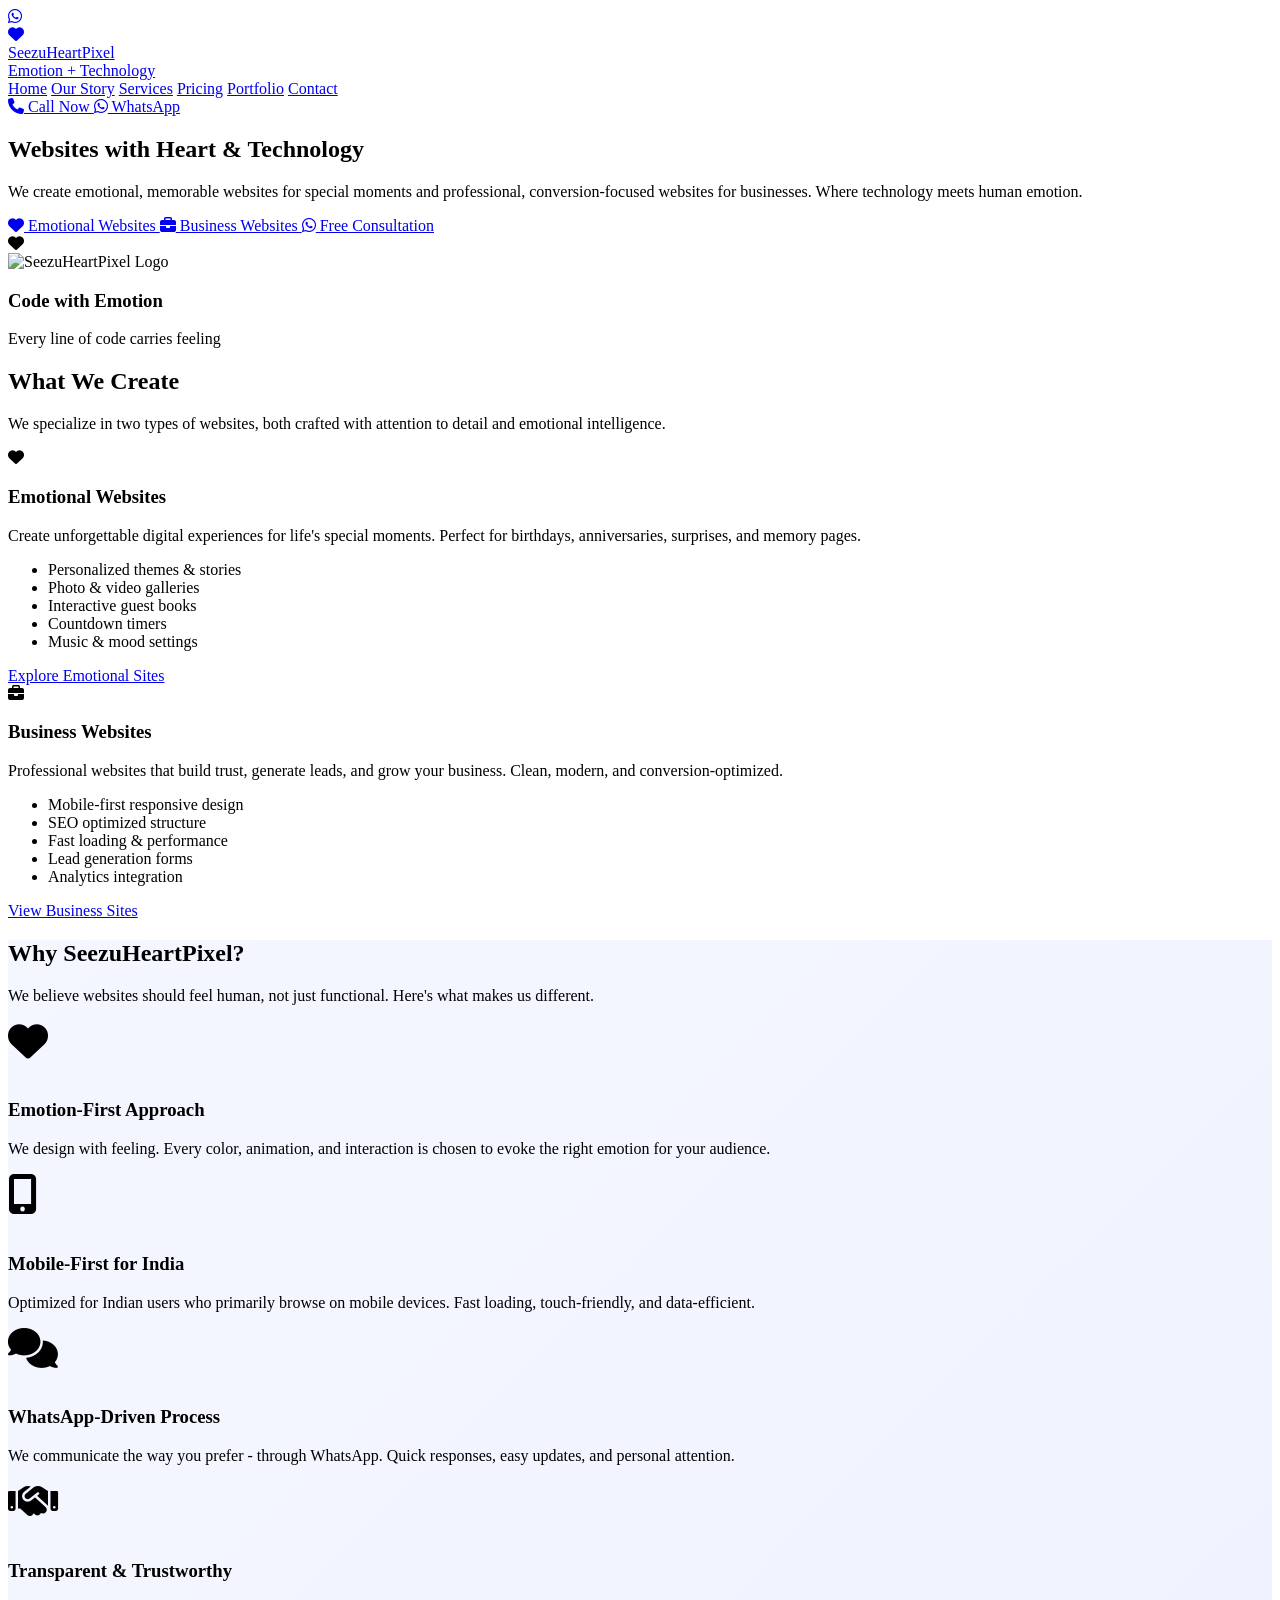
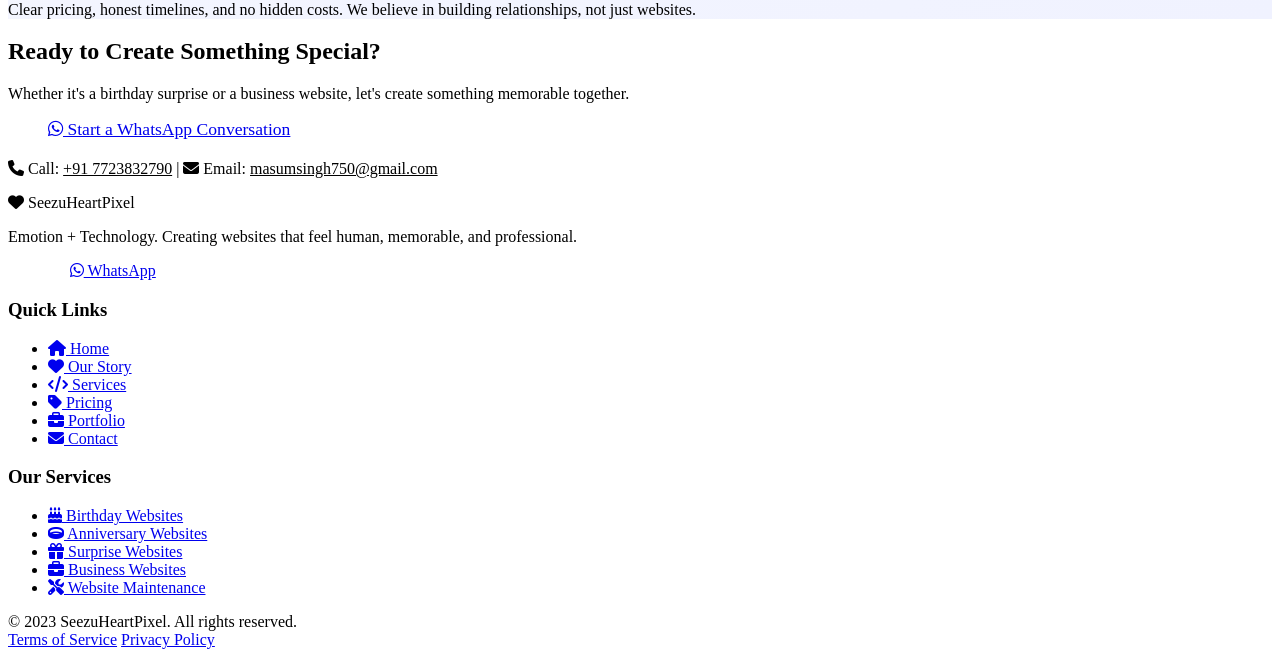
==== index.html @ 318709e5 "Add files via upload" ====
<!DOCTYPE html>
<html lang="en">

<head>
    <meta charset="UTF-8">
    <meta name="viewport" content="width=device-width, initial-scale=1.0">
    <title>SeezuHeartPixel | Websites with Heart & Technology</title>
    <meta name="description"
        content="Emotion + Technology. We create websites that feel human, memorable, and professional. Specializing in emotional websites and business solutions.">
    <meta name="keywords"
        content="web design, emotional websites, birthday websites, business websites, web development India">
    <link rel="stylesheet" href="https://cdnjs.cloudflare.com/ajax/libs/font-awesome/6.4.0/css/all.min.css">
    <link rel="stylesheet" href="css/style.css">
    <link rel="icon"
        href="data:image/svg+xml,<svg xmlns=%22http://www.w3.org/2000/svg%22 viewBox=%220 0 100 100%22><text y=%22.9em%22 font-size=%2290%22>❤️</text></svg>">
</head>

<body>
    <!-- WhatsApp Float Button -->
    <a href="#" class="whatsapp-float">
        <i class="fab fa-whatsapp"></i>
    </a>

    <header>
        <div class="container">
            <nav class="nav-container">
                <a href="index.html" class="logo">
                    <i class="fas fa-heart logo-icon"></i>
                    <div>
                        <div class="logo-text">SeezuHeartPixel</div>
                        <div class="logo-tagline">Emotion + Technology</div>
                    </div>
                </a>

                <div class="mobile-toggle">
                    <span></span>
                    <span></span>
                    <span></span>
                </div>

                <div class="nav-links">
                    <a href="index.html" class="active">Home</a>
                    <a href="about.html">Our Story</a>
                    <a href="services.html">Services</a>
                    <a href="pricing.html">Pricing</a>
                    <a href="portfolio.html">Portfolio</a>
                    <a href="contact.html">Contact</a>
                </div>

                <div class="nav-cta">
                    <a href="tel:+917723832790" class="btn btn-outline btn-small">
                        <i class="fas fa-phone"></i> Call Now
                    </a>
                    <a href="#" class="btn btn-whatsapp btn-small">
                        <i class="fab fa-whatsapp"></i> WhatsApp
                    </a>
                </div>
            </nav>
        </div>
    </header>

    <!-- Hero Section -->
    <main>
        <section class="hero">
            <div class="container">
                <div class="hero-content">
                    <div class="hero-text">
                        <h1>Websites with Heart & Technology</h1>
                        <p class="hero-tagline">
                            We create <span class="emotional-text">emotional, memorable websites</span> for special
                            moments and
                            <span class="creative-text">professional, conversion-focused websites</span> for businesses.
                            Where technology meets human emotion.
                        </p>

                        <div class="hero-cta">
                            <a href="services.html#emotional" class="btn btn-emotion">
                                <i class="fas fa-heart"></i> Emotional Websites
                            </a>
                            <a href="services.html#business" class="btn btn-primary">
                                <i class="fas fa-briefcase"></i> Business Websites
                            </a>
                            <a href="contact.html" class="btn btn-whatsapp">
                                <i class="fab fa-whatsapp"></i> Free Consultation
                            </a>
                        </div>
                    </div>

                    <div class="hero-visual">
                        <div class="heart-badge">
                            <i class="fas fa-heart"></i>
                        </div>
                        <div class="visual-card">
                            <div class="visual-content">
                                <img src="images/logo.png" alt="SeezuHeartPixel Logo" class="visual-image">
                                <h3>Code with Emotion</h3>
                                <p>Every line of code carries feeling</p>
                            </div>
                        </div>
                    </div>
                </div>
            </div>
        </section>

        <!-- Services Overview -->
        <section class="section">
            <div class="container">
                <div class="section-header">
                    <h2>What We Create</h2>
                    <p>We specialize in two types of websites, both crafted with attention to detail and emotional
                        intelligence.</p>
                </div>

                <div class="cards-grid">
                    <!-- Emotional Websites -->
                    <div class="card card-emotional">
                        <div class="card-icon">
                            <i class="fas fa-heart"></i>
                        </div>
                        <h3>Emotional Websites</h3>
                        <p>Create unforgettable digital experiences for life's special moments. Perfect for birthdays,
                            anniversaries, surprises, and memory pages.</p>
                        <ul class="features-list features-list-emotional">
                            <li>Personalized themes & stories</li>
                            <li>Photo & video galleries</li>
                            <li>Interactive guest books</li>
                            <li>Countdown timers</li>
                            <li>Music & mood settings</li>
                        </ul>
                        <a href="special/birthday.html" class="btn btn-emotion btn-small" style="margin-top: 20px;">
                            Explore Emotional Sites
                        </a>
                    </div>

                    <!-- Business Websites -->
                    <div class="card">
                        <div class="card-icon">
                            <i class="fas fa-briefcase"></i>
                        </div>
                        <h3>Business Websites</h3>
                        <p>Professional websites that build trust, generate leads, and grow your business. Clean,
                            modern, and conversion-optimized.</p>
                        <ul class="features-list">
                            <li>Mobile-first responsive design</li>
                            <li>SEO optimized structure</li>
                            <li>Fast loading & performance</li>
                            <li>Lead generation forms</li>
                            <li>Analytics integration</li>
                        </ul>
                        <a href="portfolio.html#business" class="btn btn-primary btn-small" style="margin-top: 20px;">
                            View Business Sites
                        </a>
                    </div>
                </div>
            </div>
        </section>

        <!-- Why Choose Us -->
        <section class="section" style="background: linear-gradient(135deg, #f5f7ff 0%, #f0f2ff 100%);">
            <div class="container">
                <div class="section-header">
                    <h2>Why SeezuHeartPixel?</h2>
                    <p>We believe websites should feel human, not just functional. Here's what makes us different.</p>
                </div>

                <div class="cards-grid">
                    <div class="card">
                        <i class="fas fa-heart"
                            style="color: var(--red-emotion); font-size: 2.5rem; margin-bottom: 20px;"></i>
                        <h3>Emotion-First Approach</h3>
                        <p>We design with feeling. Every color, animation, and interaction is chosen to evoke the right
                            emotion for your audience.</p>
                    </div>

                    <div class="card">
                        <i class="fas fa-mobile-alt"
                            style="color: var(--blue-primary); font-size: 2.5rem; margin-bottom: 20px;"></i>
                        <h3>Mobile-First for India</h3>
                        <p>Optimized for Indian users who primarily browse on mobile devices. Fast loading,
                            touch-friendly, and data-efficient.</p>
                    </div>

                    <div class="card">
                        <i class="fas fa-comments"
                            style="color: var(--orange-creative); font-size: 2.5rem; margin-bottom: 20px;"></i>
                        <h3>WhatsApp-Driven Process</h3>
                        <p>We communicate the way you prefer - through WhatsApp. Quick responses, easy updates, and
                            personal attention.</p>
                    </div>

                    <div class="card">
                        <i class="fas fa-handshake"
                            style="color: var(--whatsapp-green); font-size: 2.5rem; margin-bottom: 20px;"></i>
                        <h3>Transparent & Trustworthy</h3>
                        <p>Clear pricing, honest timelines, and no hidden costs. We believe in building relationships,
                            not just websites.</p>
                    </div>
                </div>
            </div>
        </section>

        <!-- CTA Section -->
        <section class="section">
            <div class="container">
                <div class="section-header">
                    <h2>Ready to Create Something Special?</h2>
                    <p>Whether it's a birthday surprise or a business website, let's create something memorable
                        together.</p>
                </div>

                <div class="text-center">
                    <a href="contact.html" class="btn btn-whatsapp" style="padding: 16px 40px; font-size: 1.1rem;">
                        <i class="fab fa-whatsapp"></i> Start a WhatsApp Conversation
                    </a>
                    <p style="margin-top: 20px; color: var(--gray-medium);">
                        <i class="fas fa-phone"></i> Call: <a href="tel:+917723832790"
                            style="color: var(--blue-primary);">+91 7723832790</a> |
                        <i class="fas fa-envelope"></i> Email: <a href="mailto:masumsingh750@gmail.com"
                            style="color: var(--blue-primary);">masumsingh750@gmail.com</a>
                    </p>
                </div>
            </div>
        </section>
    </main>

    <!-- Footer -->
    <footer>
        <div class="container">
            <div class="footer-content">
                <div class="footer-brand">
                    <div class="footer-logo">
                        <i class="fas fa-heart logo-icon"></i>
                        <span>SeezuHeartPixel</span>
                    </div>
                    <p class="footer-tagline">
                        Emotion + Technology. Creating websites that feel human, memorable, and professional.
                    </p>
                    <div style="display: flex; gap: 15px;">
                        <a href="tel:+917723832790" class="btn btn-outline btn-small"
                            style="color: white; border-color: rgba(255,255,255,0.3);">
                            <i class="fas fa-phone"></i> Call
                        </a>
                        <a href="#" class="btn btn-whatsapp btn-small">
                            <i class="fab fa-whatsapp"></i> WhatsApp
                        </a>
                    </div>
                </div>

                <div class="footer-links">
                    <h3>Quick Links</h3>
                    <ul>
                        <li><a href="index.html"><i class="fas fa-home"></i> Home</a></li>
                        <li><a href="about.html"><i class="fas fa-heart"></i> Our Story</a></li>
                        <li><a href="services.html"><i class="fas fa-code"></i> Services</a></li>
                        <li><a href="pricing.html"><i class="fas fa-tag"></i> Pricing</a></li>
                        <li><a href="portfolio.html"><i class="fas fa-briefcase"></i> Portfolio</a></li>
                        <li><a href="contact.html"><i class="fas fa-envelope"></i> Contact</a></li>
                    </ul>
                </div>

                <div class="footer-services">
                    <h3>Our Services</h3>
                    <ul>
                        <li><a href="special/birthday.html"><i class="fas fa-birthday-cake"></i> Birthday Websites</a>
                        </li>
                        <li><a href="special/anniversary.html"><i class="fas fa-ring"></i> Anniversary Websites</a></li>
                        <li><a href="special/surprise.html"><i class="fas fa-gift"></i> Surprise Websites</a></li>
                        <li><a href="services.html#business"><i class="fas fa-briefcase"></i> Business Websites</a></li>
                        <li><a href="services.html#maintenance"><i class="fas fa-tools"></i> Website Maintenance</a>
                        </li>
                    </ul>
                </div>
            </div>

            <div class="footer-bottom">
                <div>
                    &copy; <span id="current-year">2023</span> SeezuHeartPixel. All rights reserved.
                </div>
                <div class="footer-bottom-links">
                    <a href="terms.html">Terms of Service</a>
                    <a href="privacy.html">Privacy Policy</a>
                </div>
            </div>
        </div>
    </footer>

    <script src="js/script.js"></script>
</body>

</html>
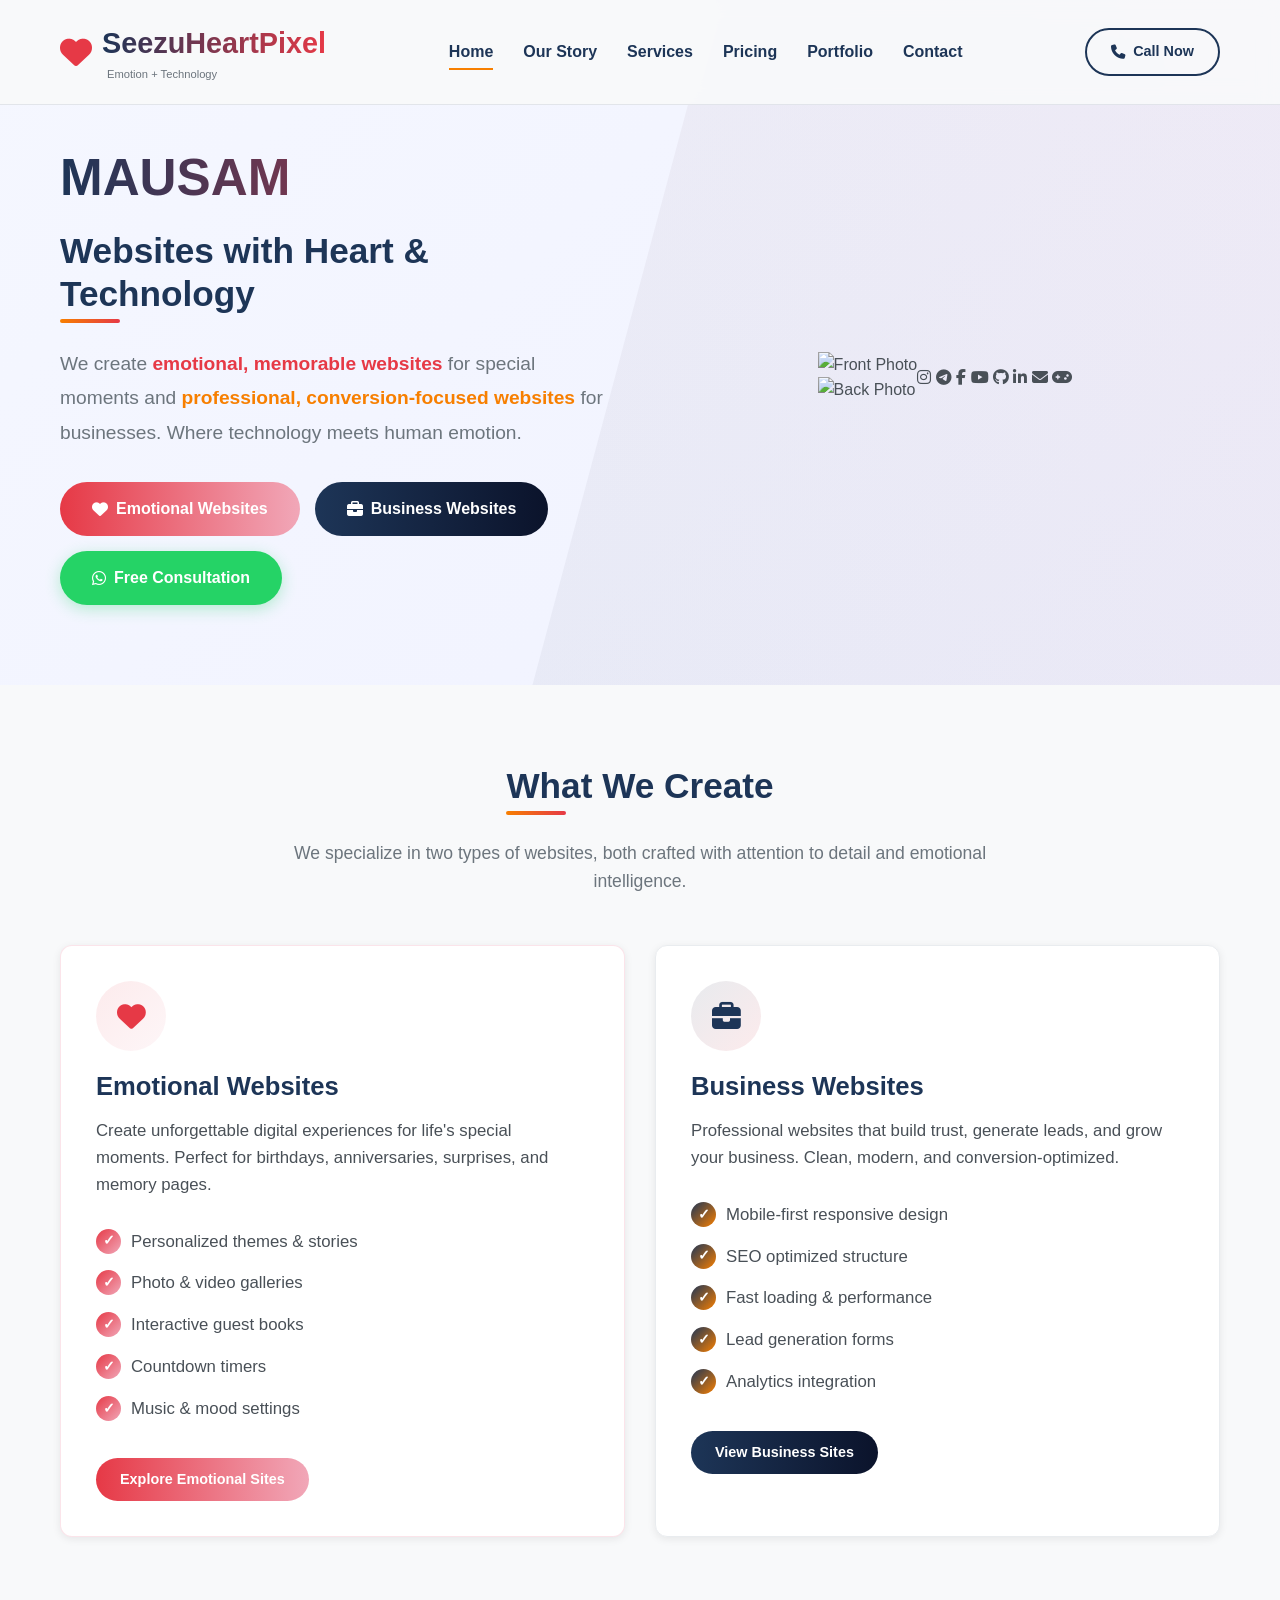
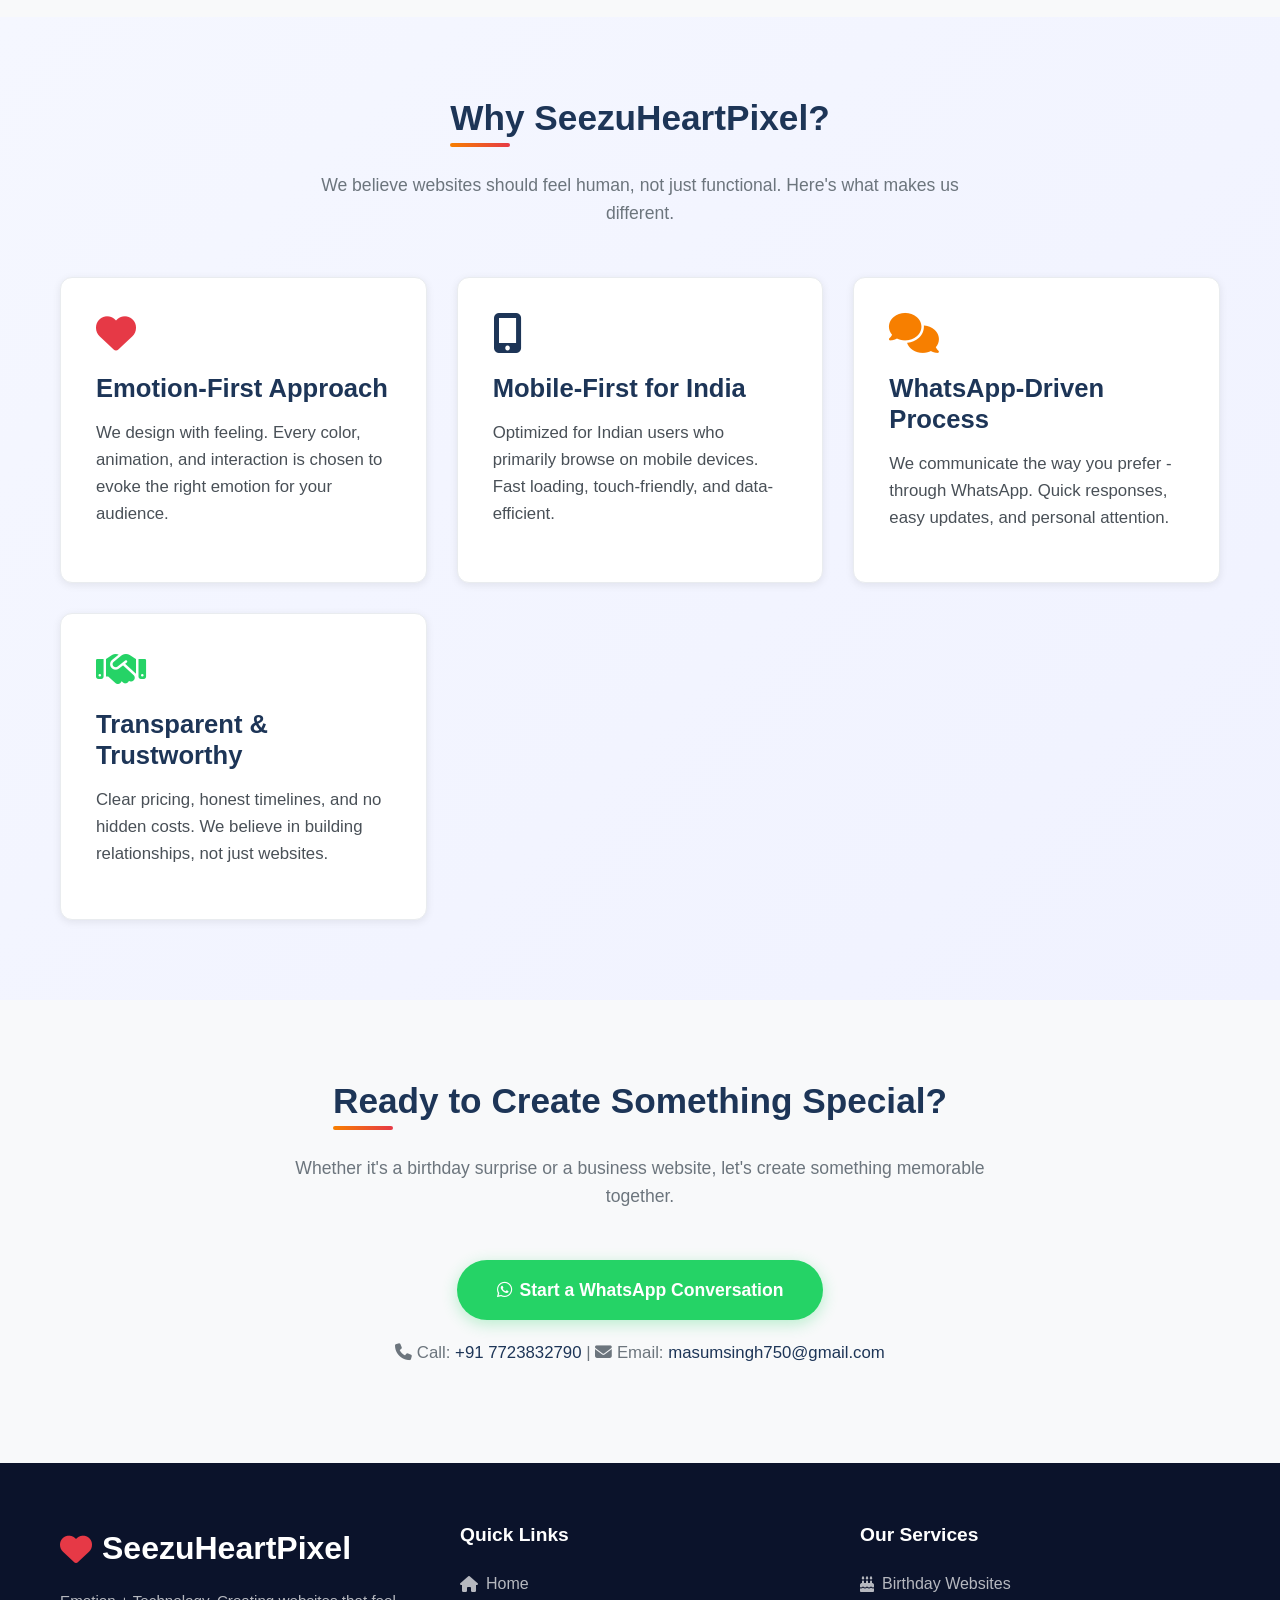
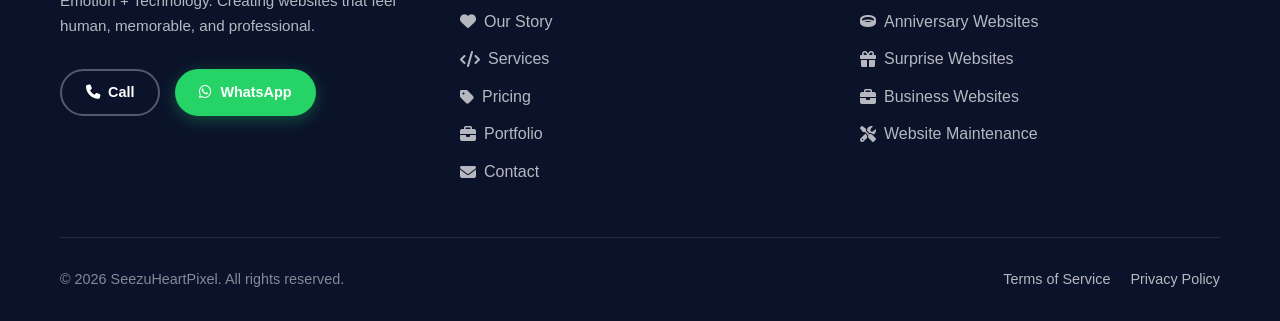
==== commit 22dd7b78: "Update index.html to remove WhatsApp button Removed WhatsApp button from the navigation and updated " ====
--- a/index.html
+++ b/index.html
@@ -16,90 +16,154 @@
 </head>
 
 <body>
-    <!-- WhatsApp Float Button -->
-    <a href="#" class="whatsapp-float">
-        <i class="fab fa-whatsapp"></i>
-    </a>
-
     <header>
-        <div class="container">
-            <nav class="nav-container">
-                <a href="index.html" class="logo">
-                    <i class="fas fa-heart logo-icon"></i>
-                    <div>
-                        <div class="logo-text">SeezuHeartPixel</div>
-                        <div class="logo-tagline">Emotion + Technology</div>
-                    </div>
+    <div class="container">
+        <nav class="nav-container">
+            <a href="index.html" class="logo">
+                <i class="fas fa-heart logo-icon"></i>
+                <div>
+                    <div class="logo-text">SeezuHeartPixel</div>
+                    <div class="logo-tagline">Emotion + Technology</div>
+                </div>
+            </a>
+
+            <div class="mobile-toggle">
+                <span></span>
+                <span></span>
+                <span></span>
+            </div>
+
+            <div class="nav-links">
+                <a href="index.html" class="active">Home</a>
+                <a href="about.html">Our Story</a>
+                <a href="services.html">Services</a>
+                <a href="pricing.html">Pricing</a>
+                <a href="portfolio.html">Portfolio</a>
+                <a href="contact.html">Contact</a>
+            </div>
+
+            <div class="nav-cta">
+                <a href="tel:+917723832790" class="btn btn-outline btn-small">
+                    <i class="fas fa-phone"></i> Call Now
                 </a>
-
-                <div class="mobile-toggle">
-                    <span></span>
-                    <span></span>
-                    <span></span>
-                </div>
-
-                <div class="nav-links">
-                    <a href="index.html" class="active">Home</a>
-                    <a href="about.html">Our Story</a>
-                    <a href="services.html">Services</a>
-                    <a href="pricing.html">Pricing</a>
-                    <a href="portfolio.html">Portfolio</a>
-                    <a href="contact.html">Contact</a>
-                </div>
-
-                <div class="nav-cta">
-                    <a href="tel:+917723832790" class="btn btn-outline btn-small">
-                        <i class="fas fa-phone"></i> Call Now
-                    </a>
-                    <a href="#" class="btn btn-whatsapp btn-small">
-                        <i class="fab fa-whatsapp"></i> WhatsApp
-                    </a>
-                </div>
-            </nav>
-        </div>
-    </header>
+                <!-- WhatsApp button removed only -->
+            </div>
+        </nav>
+    </div>
+</header>
 
     <!-- Hero Section -->
     <main>
+
         <section class="hero">
+
             <div class="container">
+
                 <div class="hero-content">
+
                     <div class="hero-text">
-                        <h1>Websites with Heart & Technology</h1>
+
+                        <h1 class="main-title">MAUSAM</h1>
+
+                        <h2 class="sub-title">Websites with Heart & Technology</h2>
+
                         <p class="hero-tagline">
+
                             We create <span class="emotional-text">emotional, memorable websites</span> for special
+
                             moments and
+
                             <span class="creative-text">professional, conversion-focused websites</span> for businesses.
+
                             Where technology meets human emotion.
+
                         </p>
 
+
+
                         <div class="hero-cta">
+
                             <a href="services.html#emotional" class="btn btn-emotion">
+
                                 <i class="fas fa-heart"></i> Emotional Websites
-                            </a>
+
+                            </a>
+
                             <a href="services.html#business" class="btn btn-primary">
+
                                 <i class="fas fa-briefcase"></i> Business Websites
-                            </a>
+
+                            </a>
+
                             <a href="contact.html" class="btn btn-whatsapp">
+
                                 <i class="fab fa-whatsapp"></i> Free Consultation
-                            </a>
-                        </div>
-                    </div>
+
+                            </a>
+
+                        </div>
+
+                    </div>
+
+
 
                     <div class="hero-visual">
-                        <div class="heart-badge">
-                            <i class="fas fa-heart"></i>
-                        </div>
-                        <div class="visual-card">
-                            <div class="visual-content">
-                                <img src="images/logo.png" alt="SeezuHeartPixel Logo" class="visual-image">
-                                <h3>Code with Emotion</h3>
-                                <p>Every line of code carries feeling</p>
+
+                        <div class="profile-wrapper" id="profileCard">
+                            <div class="profile-circle">
+
+                                <div class="profile-front">
+                                    <img src="myphoto.jpg" alt="Front Photo">
+                                </div>
+
+                                <div class="profile-back">
+                                    <img src="myphoto2.jpg" alt="Back Photo">
+                                </div>
+
                             </div>
                         </div>
-                    </div>
-                </div>
-            </div>
+
+                        <!-- 🔥 SOCIAL ICONS YAHI ADD KARNE HAIN -->
+                        <div class="social-icons">
+
+                            <a href="https://www.instagram.com/fx_mausam.xo?igsh=MWoyZ3I0cGNxNHc1dw==" target="_blank"
+                                class="insta">
+                                <i class="fab fa-instagram"></i>
+                            </a>
+
+                            <a href="https://t.me/seezuuuu07" target="_blank" class="telegram">
+                                <i class="fab fa-telegram-plane"></i>
+                            </a>
+
+                            <a href="#" target="_blank" class="facebook">
+                                <i class="fab fa-facebook-f"></i>
+                            </a>
+
+                            <a href="https://youtube.com/@season302-t3c?si=QVoC7JpB66lHYmTd" target="_blank"
+                                class="youtube">
+                                <i class="fab fa-youtube"></i>
+                            </a>
+
+                            <a href="#" target="_blank" class="github">
+                                <i class="fab fa-github"></i>
+                            </a>
+
+                            <a href="#" target="_blank" class="linkedin">
+                                <i class="fab fa-linkedin-in"></i>
+                            </a>
+
+                            <a href="mailto:mausamsinghurpeti@gmail.com" class="gmail">
+                                <i class="fas fa-envelope"></i>
+                            </a>
+
+                            <a href="#" target="_blank" class="game">
+                                <i class="fas fa-gamepad"></i>
+                            </a>
+
+                        </div>
+
+                    </div>
+
         </section>
 
         <!-- Services Overview -->
@@ -107,7 +171,8 @@
             <div class="container">
                 <div class="section-header">
                     <h2>What We Create</h2>
-                    <p>We specialize in two types of websites, both crafted with attention to detail and emotional
+                    <p>We specialize in two types of websites, both crafted with attention to detail and
+                        emotional
                         intelligence.</p>
                 </div>
 
@@ -118,7 +183,8 @@
                             <i class="fas fa-heart"></i>
                         </div>
                         <h3>Emotional Websites</h3>
-                        <p>Create unforgettable digital experiences for life's special moments. Perfect for birthdays,
+                        <p>Create unforgettable digital experiences for life's special moments. Perfect for
+                            birthdays,
                             anniversaries, surprises, and memory pages.</p>
                         <ul class="features-list features-list-emotional">
                             <li>Personalized themes & stories</li>
@@ -138,7 +204,8 @@
                             <i class="fas fa-briefcase"></i>
                         </div>
                         <h3>Business Websites</h3>
-                        <p>Professional websites that build trust, generate leads, and grow your business. Clean,
+                        <p>Professional websites that build trust, generate leads, and grow your business.
+                            Clean,
                             modern, and conversion-optimized.</p>
                         <ul class="features-list">
                             <li>Mobile-first responsive design</li>
@@ -160,7 +227,9 @@
             <div class="container">
                 <div class="section-header">
                     <h2>Why SeezuHeartPixel?</h2>
-                    <p>We believe websites should feel human, not just functional. Here's what makes us different.</p>
+                    <p>We believe websites should feel human, not just functional. Here's what makes us
+                        different.
+                    </p>
                 </div>
 
                 <div class="cards-grid">
@@ -168,7 +237,9 @@
                         <i class="fas fa-heart"
                             style="color: var(--red-emotion); font-size: 2.5rem; margin-bottom: 20px;"></i>
                         <h3>Emotion-First Approach</h3>
-                        <p>We design with feeling. Every color, animation, and interaction is chosen to evoke the right
+                        <p>We design with feeling. Every color, animation, and interaction is chosen to
+                            evoke the
+                            right
                             emotion for your audience.</p>
                     </div>
 
@@ -184,7 +255,8 @@
                         <i class="fas fa-comments"
                             style="color: var(--orange-creative); font-size: 2.5rem; margin-bottom: 20px;"></i>
                         <h3>WhatsApp-Driven Process</h3>
-                        <p>We communicate the way you prefer - through WhatsApp. Quick responses, easy updates, and
+                        <p>We communicate the way you prefer - through WhatsApp. Quick responses, easy
+                            updates, and
                             personal attention.</p>
                     </div>
 
@@ -192,7 +264,8 @@
                         <i class="fas fa-handshake"
                             style="color: var(--whatsapp-green); font-size: 2.5rem; margin-bottom: 20px;"></i>
                         <h3>Transparent & Trustworthy</h3>
-                        <p>Clear pricing, honest timelines, and no hidden costs. We believe in building relationships,
+                        <p>Clear pricing, honest timelines, and no hidden costs. We believe in building
+                            relationships,
                             not just websites.</p>
                     </div>
                 </div>
@@ -204,7 +277,8 @@
             <div class="container">
                 <div class="section-header">
                     <h2>Ready to Create Something Special?</h2>
-                    <p>Whether it's a birthday surprise or a business website, let's create something memorable
+                    <p>Whether it's a birthday surprise or a business website, let's create something
+                        memorable
                         together.</p>
                 </div>
 
@@ -287,4 +361,4 @@
     <script src="js/script.js"></script>
 </body>
 
-</html>+</html>
--- a/css/style.css
+++ b/css/style.css
@@ -0,0 +1,1231 @@
+/* ============================================
+   SeezuHeartPixel - Premium Web Studio
+   Emotion + Technology. Websites that feel human.
+   Colors: Royal Blue, Crimson Rose, Warm Orange
+   ============================================ */
+
+/* ====== CSS RESET & BASE STYLES ====== */
+* {
+    margin: 0;
+    padding: 0;
+    box-sizing: border-box;
+    font-family: 'Segoe UI', 'Arial', sans-serif;
+}
+
+:root {
+    /* Brand Color Palette */
+    --blue-primary: #1D3557;
+    /* Deep Royal Blue - Trust, Technology */
+    --blue-secondary: #0B132B;
+    /* Dark Navy - Footer & Depth */
+    --red-emotion: #E63946;
+    /* Crimson Rose - Emotion, Heart */
+    --orange-creative: #F77F00;
+    /* Warm Orange - Creativity, Accents */
+    --pink-soft: #F1A7B8;
+    /* Soft Pink - Emotional Sections */
+    --white-clean: #F8F9FA;
+    /* Off White - Clean Backgrounds */
+    --whatsapp-green: #25D366;
+    /* WhatsApp Green - CTA Only */
+    --gray-light: #E9ECEF;
+    --gray-medium: #6C757D;
+    --gray-dark: #495057;
+
+    /* Spacing & Effects */
+    --border-radius: 12px;
+    --shadow-sm: 0 2px 8px rgba(0, 0, 0, 0.08);
+    --shadow-md: 0 5px 15px rgba(0, 0, 0, 0.1);
+    --shadow-lg: 0 10px 25px rgba(0, 0, 0, 0.12);
+    --transition: all 0.3s ease;
+    --max-width: 1200px;
+}
+
+html {
+    scroll-behavior: smooth;
+    font-size: 16px;
+}
+
+body {
+    background-color: var(--white-clean);
+    color: var(--gray-dark);
+    line-height: 1.6;
+    overflow-x: hidden;
+    font-weight: 400;
+}
+
+/* ====== TYPOGRAPHY ====== */
+h1,
+h2,
+h3,
+h4,
+h5 {
+    font-weight: 700;
+    line-height: 1.2;
+    margin-bottom: 1rem;
+    color: var(--blue-primary);
+}
+
+h1 {
+    font-size: 2.8rem;
+    background: linear-gradient(90deg, var(--blue-primary), var(--red-emotion));
+    -webkit-background-clip: text;
+    -webkit-text-fill-color: transparent;
+    background-clip: text;
+}
+
+h2 {
+    font-size: 2.2rem;
+    position: relative;
+    display: inline-block;
+    margin-bottom: 2rem;
+}
+
+h2::after {
+    content: '';
+    position: absolute;
+    left: 0;
+    bottom: -8px;
+    width: 60px;
+    height: 4px;
+    background: linear-gradient(90deg, var(--orange-creative), var(--red-emotion));
+    border-radius: 2px;
+}
+
+h3 {
+    font-size: 1.6rem;
+}
+
+p {
+    margin-bottom: 1rem;
+    font-size: 1.05rem;
+}
+
+a {
+    text-decoration: none;
+    color: inherit;
+    transition: var(--transition);
+}
+
+/* ====== UTILITY CLASSES ====== */
+.container {
+    width: 100%;
+    max-width: var(--max-width);
+    margin: 0 auto;
+    padding: 0 20px;
+}
+
+.text-center {
+    text-align: center;
+}
+
+.section {
+    padding: 80px 0;
+}
+
+.emotional-text {
+    color: var(--red-emotion);
+    font-weight: 600;
+}
+
+.creative-text {
+    color: var(--orange-creative);
+    font-weight: 600;
+}
+
+/* ====== BUTTONS ====== */
+.btn {
+    display: inline-flex;
+    align-items: center;
+    justify-content: center;
+    gap: 8px;
+    padding: 14px 32px;
+    border-radius: 50px;
+    font-weight: 600;
+    font-size: 1rem;
+    cursor: pointer;
+    transition: var(--transition);
+    border: none;
+    position: relative;
+    overflow: hidden;
+    z-index: 1;
+}
+
+.btn::before {
+    content: '';
+    position: absolute;
+    top: 0;
+    left: -100%;
+    width: 100%;
+    height: 100%;
+    transition: var(--transition);
+    z-index: -1;
+}
+
+.btn:hover::before {
+    left: 0;
+}
+
+.btn-primary {
+    background: linear-gradient(90deg, var(--blue-primary), var(--blue-secondary));
+    color: white;
+}
+
+.btn-primary::before {
+    background: linear-gradient(90deg, var(--blue-secondary), #16213E);
+}
+
+.btn-emotion {
+    background: linear-gradient(90deg, var(--red-emotion), var(--pink-soft));
+    color: white;
+}
+
+.btn-emotion::before {
+    background: linear-gradient(90deg, var(--pink-soft), var(--red-emotion));
+}
+
+.btn-whatsapp {
+    background: var(--whatsapp-green);
+    color: white;
+    box-shadow: 0 4px 15px rgba(37, 211, 102, 0.3);
+}
+
+.btn-whatsapp:hover {
+    transform: translateY(-2px);
+    box-shadow: 0 6px 20px rgba(37, 211, 102, 0.4);
+}
+
+.btn-outline {
+    background: transparent;
+    border: 2px solid var(--blue-primary);
+    color: var(--blue-primary);
+}
+
+.btn-outline:hover {
+    background: var(--blue-primary);
+    color: white;
+}
+
+.btn-small {
+    padding: 10px 24px;
+    font-size: 0.9rem;
+}
+
+/* ====== HEADER & NAVIGATION ====== */
+header {
+    position: fixed;
+    top: 0;
+    left: 0;
+    width: 100%;
+    background: rgba(248, 249, 250, 0.95);
+    backdrop-filter: blur(10px);
+    z-index: 1000;
+    border-bottom: 1px solid rgba(29, 53, 87, 0.1);
+    transition: var(--transition);
+}
+
+header.scrolled {
+    box-shadow: var(--shadow-md);
+}
+
+.nav-container {
+    display: flex;
+    justify-content: space-between;
+    align-items: center;
+    padding: 20px 0;
+}
+
+.logo {
+    display: flex;
+    align-items: center;
+    gap: 10px;
+    font-size: 1.8rem;
+    font-weight: 800;
+}
+
+.logo-icon {
+    color: var(--red-emotion);
+    font-size: 2rem;
+}
+
+.logo-text {
+    background: linear-gradient(90deg, var(--blue-primary), var(--red-emotion));
+    -webkit-background-clip: text;
+    -webkit-text-fill-color: transparent;
+    background-clip: text;
+}
+
+.logo-tagline {
+    font-size: 0.7rem;
+    color: var(--gray-medium);
+    font-weight: 400;
+    margin-left: 5px;
+}
+
+.nav-links {
+    display: flex;
+    gap: 30px;
+}
+
+.nav-links a {
+    font-weight: 600;
+    font-size: 1rem;
+    color: var(--blue-primary);
+    position: relative;
+    padding: 5px 0;
+}
+
+.nav-links a::after {
+    content: '';
+    position: absolute;
+    left: 0;
+    bottom: 0;
+    width: 0;
+    height: 2px;
+    background: var(--orange-creative);
+    transition: var(--transition);
+}
+
+.nav-links a:hover::after,
+.nav-links a.active::after {
+    width: 100%;
+}
+
+.nav-links a:hover {
+    color: var(--orange-creative);
+}
+
+.nav-cta {
+    display: flex;
+    align-items: center;
+    gap: 15px;
+}
+
+.mobile-toggle {
+    display: none;
+    flex-direction: column;
+    justify-content: space-between;
+    width: 30px;
+    height: 21px;
+    cursor: pointer;
+}
+
+.mobile-toggle span {
+    display: block;
+    height: 3px;
+    width: 100%;
+    background: var(--blue-primary);
+    border-radius: 3px;
+    transition: var(--transition);
+}
+
+/* ====== HERO SECTIONS ====== */
+.hero {
+    padding: 150px 0 80px;
+    background: linear-gradient(135deg, #f5f7ff 0%, #f0f2ff 100%);
+    position: relative;
+    overflow: hidden;
+}
+
+.hero::before {
+    content: '';
+    position: absolute;
+    top: -50%;
+    right: -20%;
+    width: 70%;
+    height: 200%;
+    background: linear-gradient(45deg, rgba(29, 53, 87, 0.05) 0%, rgba(230, 57, 70, 0.05) 100%);
+    transform: rotate(15deg);
+}
+
+.hero-content {
+    display: grid;
+    grid-template-columns: 1fr 1fr;
+    gap: 60px;
+    align-items: center;
+    position: relative;
+    z-index: 1;
+}
+
+.hero-text h1 {
+    font-size: 3.2rem;
+    margin-bottom: 1.5rem;
+    line-height: 1.1;
+}
+
+.hero-tagline {
+    font-size: 1.2rem;
+    color: var(--gray-medium);
+    margin-bottom: 2rem;
+    line-height: 1.8;
+}
+
+.hero-cta {
+    display: flex;
+    flex-wrap: wrap;
+    gap: 15px;
+    margin-top: 30px;
+}
+
+.hero-visual {
+    position: relative;
+    display: flex;
+    justify-content: center;
+    align-items: center;
+}
+
+.heart-badge {
+    position: absolute;
+    top: -20px;
+    right: -20px;
+    width: 80px;
+    height: 80px;
+    background: var(--red-emotion);
+    color: white;
+    border-radius: 50%;
+    display: flex;
+    align-items: center;
+    justify-content: center;
+    font-size: 2rem;
+    animation: pulse 2s infinite;
+    z-index: 2;
+}
+
+.visual-card {
+    width: 100%;
+    max-width: 400px;
+    height: 300px;
+    background: white;
+    border-radius: var(--border-radius);
+    box-shadow: var(--shadow-lg);
+    position: relative;
+    overflow: hidden;
+    border: 1px solid rgba(29, 53, 87, 0.1);
+}
+
+.visual-content {
+    width: 100%;
+    height: 100%;
+    display: flex;
+    flex-direction: column;
+    align-items: center;
+    justify-content: center;
+    padding: 30px;
+    text-align: center;
+}
+
+.visual-icon {
+    font-size: 4rem;
+    margin-bottom: 20px;
+    background: linear-gradient(90deg, var(--blue-primary), var(--red-emotion));
+    -webkit-background-clip: text;
+    -webkit-text-fill-color: transparent;
+    background-clip: text;
+}
+
+/* Emotional Hero Variation */
+.hero-emotional {
+    background: linear-gradient(135deg, #FFF5F7 0%, #FFE8EC 100%);
+}
+
+.hero-emotional .hero-text h1 {
+    background: linear-gradient(90deg, var(--red-emotion), var(--pink-soft));
+    -webkit-background-clip: text;
+    -webkit-text-fill-color: transparent;
+    background-clip: text;
+}
+
+/* ====== ANIMATIONS ====== */
+@keyframes pulse {
+    0% {
+        transform: scale(1);
+    }
+
+    50% {
+        transform: scale(1.1);
+    }
+
+    100% {
+        transform: scale(1);
+    }
+}
+
+@keyframes fadeInUp {
+    from {
+        opacity: 0;
+        transform: translateY(30px);
+    }
+
+    to {
+        opacity: 1;
+        transform: translateY(0);
+    }
+}
+
+.fade-in {
+    animation: fadeInUp 0.6s ease forwards;
+}
+
+/* ====== SECTIONS ====== */
+.section-header {
+    text-align: center;
+    margin-bottom: 50px;
+}
+
+.section-header p {
+    max-width: 700px;
+    margin: 0 auto;
+    font-size: 1.1rem;
+    color: var(--gray-medium);
+}
+
+/* ====== CARDS ====== */
+.cards-grid {
+    display: grid;
+    grid-template-columns: repeat(auto-fit, minmax(300px, 1fr));
+    gap: 30px;
+    margin-top: 30px;
+}
+
+.card {
+    background: white;
+    border-radius: var(--border-radius);
+    padding: 35px;
+    box-shadow: var(--shadow-sm);
+    transition: var(--transition);
+    border: 1px solid var(--gray-light);
+    position: relative;
+    overflow: hidden;
+}
+
+.card::before {
+    content: '';
+    position: absolute;
+    top: 0;
+    left: 0;
+    width: 100%;
+    height: 5px;
+    background: linear-gradient(90deg, var(--blue-primary), var(--orange-creative));
+    transform: scaleX(0);
+    transition: var(--transition);
+}
+
+.card:hover::before {
+    transform: scaleX(1);
+}
+
+.card:hover {
+    transform: translateY(-10px);
+    box-shadow: var(--shadow-md);
+}
+
+.card-emotional {
+    border-color: rgba(241, 167, 184, 0.3);
+}
+
+.card-emotional::before {
+    background: linear-gradient(90deg, var(--red-emotion), var(--pink-soft));
+}
+
+.card-icon {
+    width: 70px;
+    height: 70px;
+    background: linear-gradient(135deg, rgba(29, 53, 87, 0.1) 0%, rgba(230, 57, 70, 0.1) 100%);
+    border-radius: 50%;
+    display: flex;
+    align-items: center;
+    justify-content: center;
+    margin-bottom: 20px;
+    font-size: 1.8rem;
+    color: var(--blue-primary);
+}
+
+.card-emotional .card-icon {
+    background: linear-gradient(135deg, rgba(230, 57, 70, 0.1) 0%, rgba(241, 167, 184, 0.1) 100%);
+    color: var(--red-emotion);
+}
+
+/* ====== FEATURES LIST ====== */
+.features-list {
+    list-style: none;
+    margin-top: 30px;
+}
+
+.features-list li {
+    margin-bottom: 15px;
+    padding-left: 35px;
+    position: relative;
+    font-size: 1.05rem;
+}
+
+.features-list li::before {
+    content: '✓';
+    position: absolute;
+    left: 0;
+    top: 0;
+    width: 25px;
+    height: 25px;
+    background: linear-gradient(135deg, var(--blue-primary), var(--orange-creative));
+    border-radius: 50%;
+    display: flex;
+    align-items: center;
+    justify-content: center;
+    color: white;
+    font-weight: bold;
+    font-size: 0.9rem;
+}
+
+.features-list-emotional li::before {
+    background: linear-gradient(135deg, var(--red-emotion), var(--pink-soft));
+}
+
+/* ====== ABOUT PAGE STYLES ====== */
+.about-hero {
+    padding: 150px 0 60px;
+    text-align: center;
+    background: linear-gradient(135deg, #f5f7ff 0%, #f0f2ff 100%);
+}
+
+.about-content {
+    display: grid;
+    grid-template-columns: 1fr 1fr;
+    gap: 60px;
+    align-items: center;
+}
+
+.story-emphasis {
+    font-size: 1.3rem;
+    color: var(--red-emotion);
+    font-style: italic;
+    margin: 25px 0;
+    padding-left: 20px;
+    border-left: 4px solid var(--orange-creative);
+}
+
+/* ====== SERVICES PAGE ====== */
+.services-hero {
+    padding: 150px 0 60px;
+    background: linear-gradient(135deg, #f5f7ff 0%, #f0f2ff 100%);
+    text-align: center;
+}
+
+.service-categories {
+    display: grid;
+    grid-template-columns: repeat(auto-fit, minmax(350px, 1fr));
+    gap: 40px;
+    margin-top: 50px;
+}
+
+.category {
+    background: white;
+    border-radius: var(--border-radius);
+    padding: 40px;
+    box-shadow: var(--shadow-sm);
+    transition: var(--transition);
+}
+
+.category:hover {
+    transform: translateY(-5px);
+    box-shadow: var(--shadow-md);
+}
+
+.category-business {
+    border-top: 5px solid var(--blue-primary);
+}
+
+.category-emotional {
+    border-top: 5px solid var(--red-emotion);
+}
+
+.category-icon {
+    font-size: 3rem;
+    margin-bottom: 20px;
+    display: block;
+}
+
+.category-business .category-icon {
+    color: var(--blue-primary);
+}
+
+.category-emotional .category-icon {
+    color: var(--red-emotion);
+}
+
+/* ====== PRICING PAGE ====== */
+.pricing-hero {
+    padding: 150px 0 60px;
+    background: linear-gradient(135deg, #f5f7ff 0%, #f0f2ff 100%);
+    text-align: center;
+}
+
+.pricing-grid {
+    display: grid;
+    grid-template-columns: repeat(auto-fit, minmax(300px, 1fr));
+    gap: 30px;
+    margin-top: 40px;
+}
+
+.pricing-card {
+    background: white;
+    border-radius: var(--border-radius);
+    padding: 40px 30px;
+    box-shadow: var(--shadow-sm);
+    position: relative;
+    transition: var(--transition);
+    border: 2px solid transparent;
+}
+
+.pricing-card:hover {
+    transform: translateY(-10px);
+    box-shadow: var(--shadow-md);
+}
+
+.pricing-card.popular {
+    border-color: var(--orange-creative);
+    transform: scale(1.05);
+}
+
+.popular-badge {
+    position: absolute;
+    top: -12px;
+    left: 50%;
+    transform: translateX(-50%);
+    background: var(--orange-creative);
+    color: white;
+    padding: 6px 25px;
+    border-radius: 50px;
+    font-size: 0.9rem;
+    font-weight: 600;
+    box-shadow: var(--shadow-sm);
+}
+
+.price {
+    font-size: 3rem;
+    font-weight: 800;
+    margin: 20px 0;
+    color: var(--blue-primary);
+}
+
+.price span {
+    font-size: 1rem;
+    color: var(--gray-medium);
+    font-weight: 400;
+}
+
+.pricing-features {
+    list-style: none;
+    margin: 30px 0;
+    text-align: left;
+}
+
+.pricing-features li {
+    margin-bottom: 12px;
+    padding-left: 30px;
+    position: relative;
+}
+
+.pricing-features li::before {
+    content: '✓';
+    position: absolute;
+    left: 0;
+    color: var(--orange-creative);
+    font-weight: bold;
+}
+
+.pricing-features li.disabled::before {
+    content: '✗';
+    color: var(--gray-medium);
+}
+
+/* ====== PORTFOLIO PAGE ====== */
+.portfolio-hero {
+    padding: 150px 0 60px;
+    background: linear-gradient(135deg, #f5f7ff 0%, #f0f2ff 100%);
+    text-align: center;
+}
+
+.portfolio-filter {
+    display: flex;
+    justify-content: center;
+    flex-wrap: wrap;
+    gap: 10px;
+    margin-bottom: 40px;
+}
+
+.filter-btn {
+    padding: 10px 20px;
+    background: white;
+    border: 1px solid var(--gray-light);
+    border-radius: 50px;
+    cursor: pointer;
+    transition: var(--transition);
+    font-weight: 500;
+}
+
+.filter-btn.active,
+.filter-btn:hover {
+    background: var(--blue-primary);
+    color: white;
+    border-color: var(--blue-primary);
+}
+
+.portfolio-grid {
+    display: grid;
+    grid-template-columns: repeat(auto-fill, minmax(350px, 1fr));
+    gap: 30px;
+}
+
+.portfolio-item {
+    background: white;
+    border-radius: var(--border-radius);
+    overflow: hidden;
+    box-shadow: var(--shadow-sm);
+    transition: var(--transition);
+}
+
+.portfolio-item:hover {
+    transform: translateY(-5px);
+    box-shadow: var(--shadow-md);
+}
+
+.portfolio-image {
+    height: 200px;
+    background: linear-gradient(135deg, #f5f7ff 0%, #f0f2ff 100%);
+    display: flex;
+    align-items: center;
+    justify-content: center;
+    color: var(--blue-primary);
+    font-size: 4rem;
+}
+
+.portfolio-content {
+    padding: 25px;
+}
+
+.portfolio-tags {
+    display: flex;
+    gap: 8px;
+    margin-bottom: 15px;
+}
+
+.tag {
+    padding: 4px 12px;
+    background: rgba(29, 53, 87, 0.1);
+    border-radius: 50px;
+    font-size: 0.85rem;
+    font-weight: 500;
+}
+
+.tag-business {
+    background: rgba(29, 53, 87, 0.1);
+    color: var(--blue-primary);
+}
+
+.tag-emotional {
+    background: rgba(230, 57, 70, 0.1);
+    color: var(--red-emotion);
+}
+
+/* ====== CONTACT PAGE ====== */
+.contact-hero {
+    padding: 150px 0 60px;
+    background: linear-gradient(135deg, #f5f7ff 0%, #f0f2ff 100%);
+    text-align: center;
+}
+
+.contact-container {
+    display: grid;
+    grid-template-columns: 1fr 1fr;
+    gap: 60px;
+}
+
+.contact-form {
+    background: white;
+    padding: 40px;
+    border-radius: var(--border-radius);
+    box-shadow: var(--shadow-sm);
+}
+
+.form-group {
+    margin-bottom: 20px;
+}
+
+.form-group label {
+    display: block;
+    margin-bottom: 8px;
+    font-weight: 600;
+    color: var(--blue-primary);
+}
+
+.form-group input,
+.form-group select,
+.form-group textarea {
+    width: 100%;
+    padding: 14px;
+    border: 1px solid var(--gray-light);
+    border-radius: 8px;
+    font-size: 1rem;
+    transition: var(--transition);
+    font-family: inherit;
+}
+
+.form-group input:focus,
+.form-group select:focus,
+.form-group textarea:focus {
+    outline: none;
+    border-color: var(--blue-primary);
+    box-shadow: 0 0 0 3px rgba(29, 53, 87, 0.1);
+}
+
+.contact-info {
+    display: flex;
+    flex-direction: column;
+    gap: 30px;
+}
+
+.contact-method {
+    display: flex;
+    align-items: center;
+    gap: 20px;
+    padding: 25px;
+    background: white;
+    border-radius: var(--border-radius);
+    box-shadow: var(--shadow-sm);
+    transition: var(--transition);
+}
+
+.contact-method:hover {
+    transform: translateX(10px);
+    box-shadow: var(--shadow-md);
+}
+
+.contact-icon {
+    width: 60px;
+    height: 60px;
+    background: linear-gradient(135deg, rgba(29, 53, 87, 0.1) 0%, rgba(230, 57, 70, 0.1) 100%);
+    border-radius: 50%;
+    display: flex;
+    align-items: center;
+    justify-content: center;
+    font-size: 1.5rem;
+    color: var(--blue-primary);
+}
+
+.contact-method.whatsapp .contact-icon {
+    background: rgba(37, 211, 102, 0.1);
+    color: var(--whatsapp-green);
+}
+
+/* ====== FOOTER ====== */
+footer {
+    background: var(--blue-secondary);
+    color: white;
+    padding: 60px 0 30px;
+}
+
+.footer-content {
+    display: grid;
+    grid-template-columns: repeat(auto-fit, minmax(250px, 1fr));
+    gap: 40px;
+    margin-bottom: 40px;
+}
+
+.footer-brand {
+    display: flex;
+    flex-direction: column;
+    gap: 15px;
+}
+
+.footer-logo {
+    font-size: 2rem;
+    font-weight: 800;
+    display: flex;
+    align-items: center;
+    gap: 10px;
+}
+
+.footer-logo .logo-icon {
+    color: var(--red-emotion);
+}
+
+.footer-tagline {
+    color: rgba(255, 255, 255, 0.7);
+    font-size: 0.95rem;
+    line-height: 1.6;
+}
+
+.footer-links h3,
+.footer-services h3 {
+    color: white;
+    margin-bottom: 25px;
+    font-size: 1.2rem;
+}
+
+.footer-links ul,
+.footer-services ul {
+    list-style: none;
+}
+
+.footer-links li,
+.footer-services li {
+    margin-bottom: 12px;
+}
+
+.footer-links a,
+.footer-services a {
+    color: rgba(255, 255, 255, 0.7);
+    transition: var(--transition);
+    display: flex;
+    align-items: center;
+    gap: 8px;
+}
+
+.footer-links a:hover,
+.footer-services a:hover {
+    color: white;
+    padding-left: 5px;
+}
+
+.footer-bottom {
+    text-align: center;
+    padding-top: 30px;
+    border-top: 1px solid rgba(255, 255, 255, 0.1);
+    color: rgba(255, 255, 255, 0.5);
+    font-size: 0.9rem;
+    display: flex;
+    justify-content: space-between;
+    flex-wrap: wrap;
+    gap: 20px;
+}
+
+.footer-bottom-links {
+    display: flex;
+    gap: 20px;
+}
+
+.footer-bottom-links a {
+    color: rgba(255, 255, 255, 0.7);
+}
+
+.footer-bottom-links a:hover {
+    color: white;
+}
+
+/* ====== WHATSAPP FLOATING BUTTON ====== */
+.whatsapp-float {
+    position: fixed;
+    bottom: 30px;
+    right: 30px;
+    width: 60px;
+    height: 60px;
+    background: var(--whatsapp-green);
+    color: white;
+    border-radius: 50%;
+    display: flex;
+    align-items: center;
+    justify-content: center;
+    font-size: 2rem;
+    box-shadow: 0 5px 15px rgba(37, 211, 102, 0.3);
+    z-index: 1000;
+    transition: var(--transition);
+    animation: pulse 2s infinite;
+}
+
+.whatsapp-float:hover {
+    transform: scale(1.1);
+    box-shadow: 0 8px 20px rgba(37, 211, 102, 0.4);
+}
+
+/* ====== SPECIAL PAGES STYLES ====== */
+.special-hero {
+    padding: 150px 0 80px;
+    background: linear-gradient(135deg, #FFF5F7 0%, #FFE8EC 100%);
+    text-align: center;
+    position: relative;
+    overflow: hidden;
+}
+
+.special-hero::before {
+    content: '';
+    position: absolute;
+    top: 0;
+    left: 0;
+    right: 0;
+    bottom: 0;
+    background: url('data:image/svg+xml,<svg xmlns="http://www.w3.org/2000/svg" viewBox="0 0 100 100"><path fill="%23F1A7B8" fill-opacity="0.1" d="M0,0 L100,0 L100,100 Z"/></svg>');
+    background-size: cover;
+}
+
+.special-hero h1 {
+    background: linear-gradient(90deg, var(--red-emotion), var(--pink-soft));
+    -webkit-background-clip: text;
+    -webkit-text-fill-color: transparent;
+    background-clip: text;
+    font-size: 3.5rem;
+    margin-bottom: 20px;
+}
+
+.special-content {
+    max-width: 800px;
+    margin: 0 auto;
+    text-align: center;
+}
+
+.heart-scatter {
+    display: flex;
+    justify-content: center;
+    gap: 20px;
+    margin: 40px 0;
+    flex-wrap: wrap;
+}
+
+.heart-item {
+    background: white;
+    padding: 20px;
+    border-radius: var(--border-radius);
+    box-shadow: var(--shadow-sm);
+    transition: var(--transition);
+    border: 1px solid rgba(241, 167, 184, 0.3);
+}
+
+.heart-item:hover {
+    transform: translateY(-5px);
+    box-shadow: var(--shadow-md);
+}
+
+.heart-item i {
+    color: var(--red-emotion);
+    font-size: 2rem;
+    margin-bottom: 15px;
+    display: block;
+}
+
+/* ====== RESPONSIVE DESIGN ====== */
+@media (max-width: 992px) {
+    h1 {
+        font-size: 2.4rem;
+    }
+
+    h2 {
+        font-size: 1.8rem;
+    }
+
+    .hero-content,
+    .about-content,
+    .contact-container {
+        grid-template-columns: 1fr;
+        gap: 40px;
+    }
+
+    .hero-text h1 {
+        font-size: 2.6rem;
+    }
+
+    .special-hero h1 {
+        font-size: 2.8rem;
+    }
+
+    .pricing-card.popular {
+        transform: none;
+    }
+}
+
+@media (max-width: 768px) {
+    .mobile-toggle {
+        display: flex;
+    }
+
+    .nav-links {
+        position: fixed;
+        top: 80px;
+        left: 0;
+        width: 100%;
+        background: white;
+        flex-direction: column;
+        align-items: center;
+        padding: 20px;
+        box-shadow: var(--shadow-md);
+        transform: translateY(-150%);
+        opacity: 0;
+        transition: var(--transition);
+        z-index: 999;
+    }
+
+    .nav-links.active {
+        transform: translateY(0);
+        opacity: 1;
+    }
+
+    .nav-cta {
+        display: none;
+    }
+
+    .hero-cta {
+        flex-direction: column;
+        align-items: flex-start;
+    }
+
+    .cards-grid,
+    .portfolio-grid {
+        grid-template-columns: 1fr;
+    }
+
+    .service-categories {
+        grid-template-columns: 1fr;
+    }
+
+    .whatsapp-float {
+        bottom: 20px;
+        right: 20px;
+        width: 50px;
+        height: 50px;
+        font-size: 1.5rem;
+    }
+
+    .footer-bottom {
+        flex-direction: column;
+        text-align: center;
+        gap: 15px;
+    }
+}
+
+@media (max-width: 576px) {
+    h1 {
+        font-size: 2rem;
+    }
+
+    h2 {
+        font-size: 1.6rem;
+    }
+
+    .section {
+        padding: 60px 0;
+    }
+
+    .hero {
+        padding: 130px 0 60px;
+    }
+
+    .visual-card {
+        height: 250px;
+    }
+
+    .contact-form,
+    .contact-method {
+        padding: 25px 20px;
+    }
+
+    .footer-content {
+        grid-template-columns: 1fr;
+    }
+}
+
+/* ====== PRINT STYLES ====== */
+@media print {
+
+    .whatsapp-float,
+    .mobile-toggle,
+    .btn-whatsapp {
+        display: none !important;
+    }
+}
